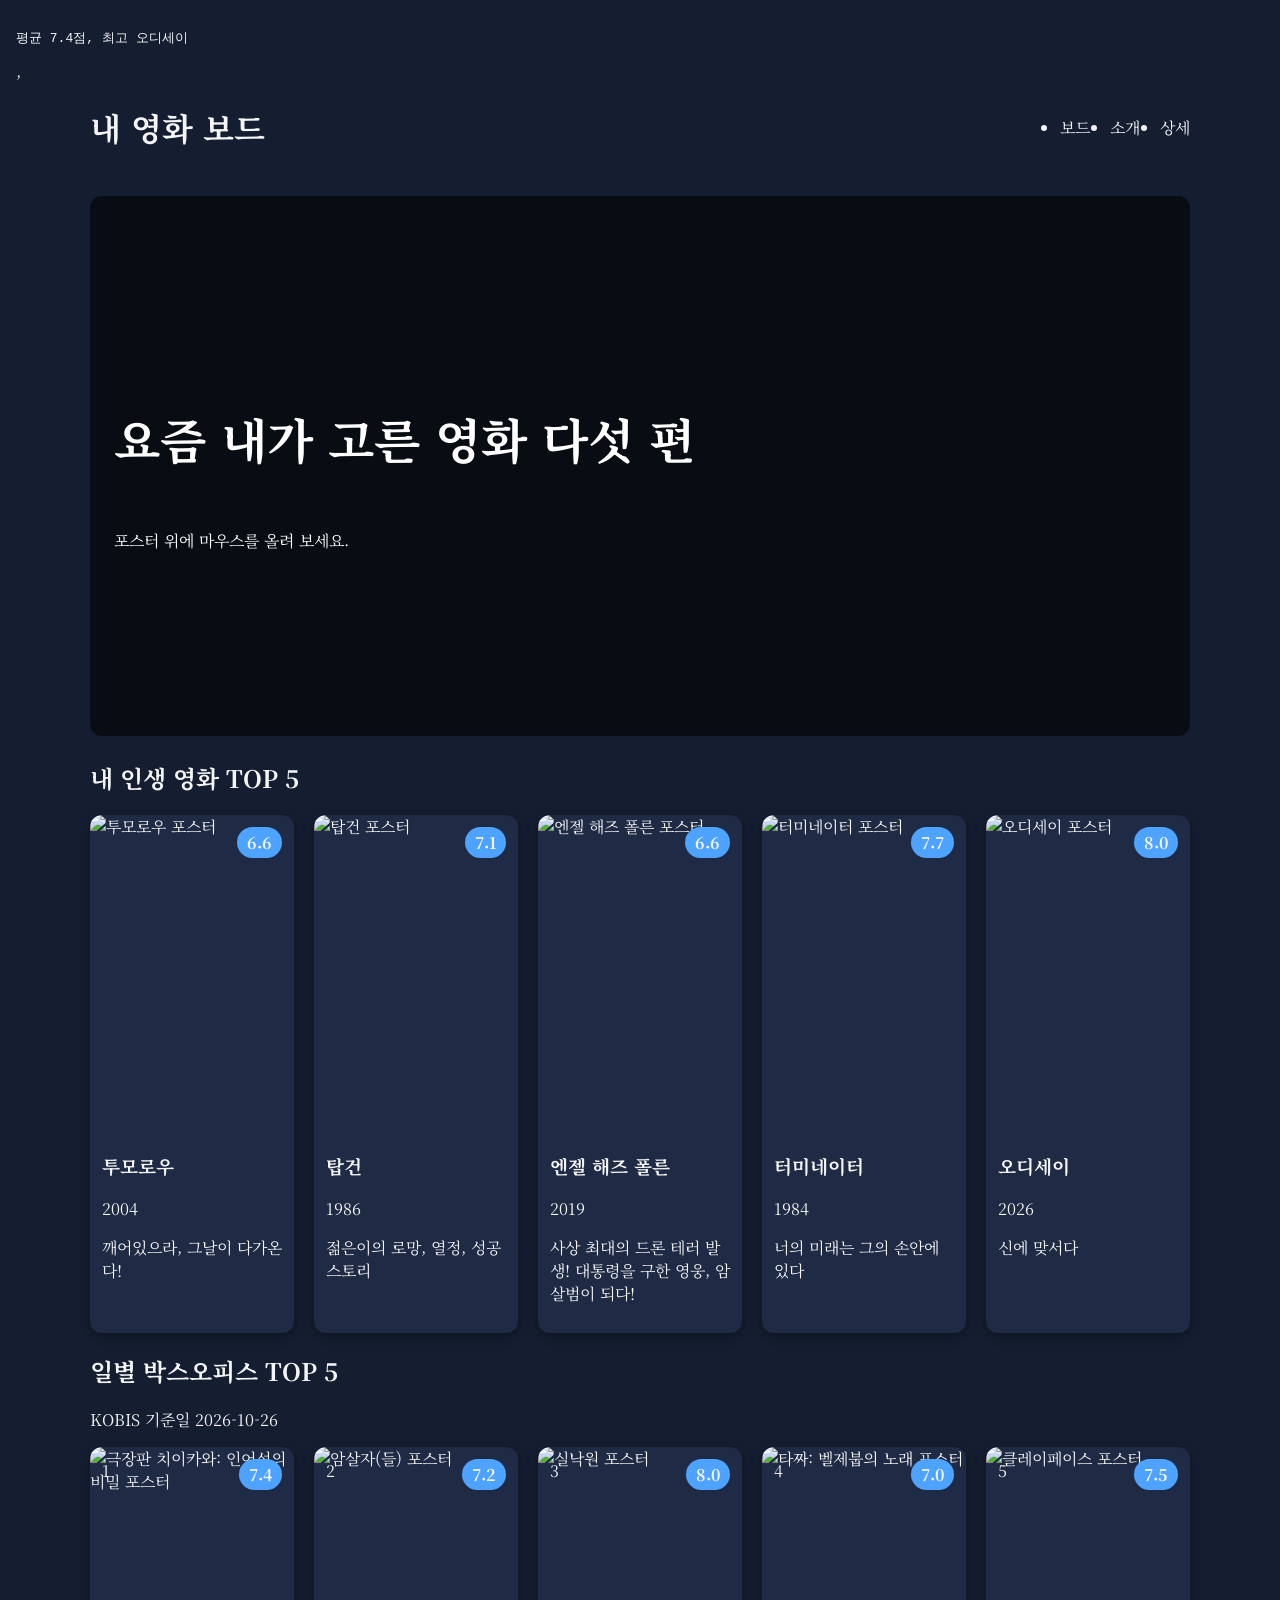
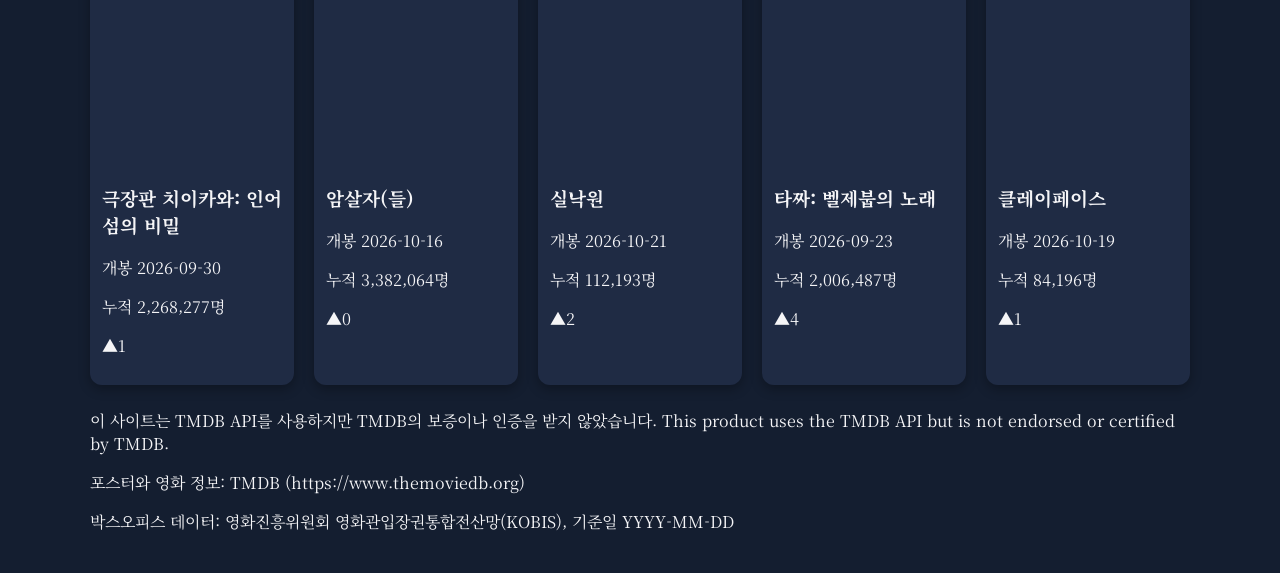
==== index.html @ ea03c92b "지난주 코드 복사" ====
<!DOCTYPE html>
<html lang="ko">
<head>
    <pre id="out"></pre>
    <meta charset="UTF-8">
    <meta name="viewport" content="width=device-width, initial-scale=1.0">
    <title>이재석:: 영화보드</title>
    <link rel="preconnect" href="https://fonts.googleapis.com">
    <script src="data.js"></script>, <script src="app.js"></script>
<link rel="preconnect" href="https://fonts.gstatic.com" crossorigin>
<link href="https://fonts.googleapis.com/css2?family=Noto+Serif+KR:wght@200..900&display=swap" rel="stylesheet">
    <!-- 구글 폰트<link> 
     <link rel="preconnect" href="https://fonts.googleapis.com">
<link rel="preconnect" href="https://fonts.gstatic.com" crossorigin>
<link href="https://fonts.googleapis.com/css2?family=Hi+Melody&family=Noto+Sans+KR:wght@100..900&family=Roboto:ital,wght@0,100..900;1,100..900&display=swap" rel="stylesheet">
<link rel="preconnect" href="https://fonts.googleapis.com">
<link rel="preconnect" href="https://fonts.gstatic.com" crossorigin>
<link href="https://fonts.googleapis.com/css2?family=Hi+Melody&family=Noto+Sans+KR:wght@100..900&family=Noto+Serif+KR:wght@200..900&family=Roboto:ital,wght@0,100..900;1,100..900&display=swap" rel="stylesheet">
-->
    <link rel="stylesheet" href="./style.css">
</head>
<body>
    <header class="top">
 <h1>내 영화 보드</h1>
 <nav>
 <ul>
 <li><a href="#board">보드</a></li>
 <li><a href="#about">소개</a></li>
 <li><a href="detail.html">상세</a></li>
 </ul>
 </nav>
 </header>
 <section class="hero">
 <h2>요즘 내가 고른 영화 다섯 편</h2>
 <p>포스터 위에 마우스를 올려 보세요.</p>
 </section>
    <main>
        <section class = "mine" id="mine">
            <h2> 내 인생 영화 TOP 5</h2>
            <div class="board">
                <article class="card">
                    <img class="poster" alt="투모로우 포스터" src="https://www.themoviedb.org/t/p/w600_and_h900_face/96W0h7WdHacyarELRPkLXBnQckk.jpg">
                    <span class = "badge">6.6</span>
                    <div class="info">
                        <h3> 투모로우</h3>
                        <p class="year"> 2004</p>
                        <p class="overview"> 깨어있으라, 그날이 다가온다!</p>
                    </div>
                </article>
                <article class="card">
                    <img class="poster" alt="탑건 포스터" src="https://media.themoviedb.org/t/p/w300_and_h450_face/oqn0k8FbQ5mKXk5WbtKrvHwV5yV.jpg">
                    <span class = "badge">7.1</span>
                    <div class="info">
                        <h3> 탑건</h3>
                        <p class="year"> 1986</p>
                        <p class="overview"> 젊은이의 로망, 열정, 성공 스토리</p>
                    </div>
                </article>
                <article class="card">
                    <img class="poster" alt="엔젤 해즈 폴른 포스터" src="https://media.themoviedb.org/t/p/w300_and_h450_face/ymL9GQZ3k2vEPL5ih4JigxX82kt.jpg">
                    <span class = "badge">6.6</span>
                    <div class="info">
                        <h3> 엔젤 해즈 폴른</h3>
                        <p class="year"> 2019</p>
                        <p class="overview"> 사상 최대의 드론 테러 발생! 대통령을 구한 영웅, 암살범이 되다!</p>
                    </div>
                </article>
                <article class="card">
                    <img class="poster" alt="터미네이터 포스터" src="https://media.themoviedb.org/t/p/w300_and_h450_face/y6FmrimVoBBKsERc08VyVP1NyNs.jpg">
                    <span class = "badge">7.7</span>
                    <div class="info">
                        <h3> 터미네이터</h3>
                        <p class="year"> 1984</p>
                        <p class="overview"> 너의 미래는 그의 손안에 있다</p>
                    </div>
                </article>
                <article class="card">
                    <img class="poster" alt="오디세이 포스터" src="https://media.themoviedb.org/t/p/w300_and_h450_face/8ze9OcVuFiy94s6FFPvsn4oC2e1.jpg">
                    <span class = "badge">8.0</span>
                    <div class="info">
                        <h3> 오디세이</h3>
                        <p class="year"> 2026</p>
                        <p class="overview"> 신에 맞서다</p>
                    </div>
                </article> 
            </div>
        </section>
    <section id="boxoffice">
        <h2>일별 박스오피스 TOP 5</h2>
        <p class="basis">KOBIS 기준일 2026-10-26</p>
        <div class="board">
            <article class="card">
                <img class="poster" src="https://media.themoviedb.org/t/p/w600_and_h900_face/5TMyytCI5Pfc9c1eNsljiCdiB05.jpg" alt="극장판 치이카와: 인어섬의 비밀 포스터">
                <span class="rank">1</span>
                <span class="badge">7.4</span>
                <div class="info">
                <h3>극장판 치이카와: 인어섬의 비밀</h3>
                <p class="year">개봉 2026-09-30</p>
                <p class="audience">누적 2,268,277명</p>
                <p class="change up">1</p>
                </div>
            </article>
            <article class="card">
                <img class="poster" src="https://media.themoviedb.org/t/p/w600_and_h900_face/c55ijsOdntj6P25vDwHLdgsBpmV.jpg" alt="암살자(들) 포스터">
                <span class="rank">2</span>
                <span class="badge">7.2</span>
                <div class="info">
                <h3>암살자(들)</h3>
                <p class="year">개봉 2026-10-16</p>
                <p class="audience">누적 3,382,064명</p>
                <p class="change up">0</p>
                </div>
            </article>
            <article class="card">
                <img class="poster" src="https://media.themoviedb.org/t/p/w600_and_h900_face/wkm9BQLok7U2KihcCspCa663Qse.jpg" alt="실낙원 포스터">
                <span class="rank">3</span>
                <span class="badge">8.0</span>
                <div class="info">
                <h3>실낙원</h3>
                <p class="year">개봉 2026-10-21</p>
                <p class="audience">누적 112,193명</p>
                <p class="change up">2</p>
                </div>
            </article>
            <article class="card">
                <img class="poster" src="https://media.themoviedb.org/t/p/w600_and_h900_face/ueigb5zra1tj6FTK9yhh2P33P9B.jpg" alt="타짜: 벨제붑의 노래 포스터">
                <span class="rank">4</span>
                <span class="badge">7.0</span>
                <div class="info">
                <h3>타짜: 벨제붑의 노래</h3>
                <p class="year">개봉 2026-09-23</p>
                <p class="audience">누적 2,006,487명</p>
                <p class="change up">4</p>
                </div>
            </article>
            <article class="card">
                <img class="poster" src="https://media.themoviedb.org/t/p/w600_and_h900_face/LSGpoSAlitss0KOvVakkeUToZo.jpg" alt="클레이페이스 포스터">
                <span class="rank">5</span>
                <span class="badge">7.5</span>
                <div class="info">
                <h3>클레이페이스</h3>
                <p class="year">개봉 2026-10-19</p>
                <p class="audience">누적 84,196명</p>
                <p class="change up">1</p>  
                </div>
            </article>
        </div>
    </section>
    </main>
    <footer>
        <p>이 사이트는 TMDB API를 사용하지만 TMDB의 보증이나 인증을 받지 않았습니다.
        This product uses the TMDB API but is not endorsed or certified by TMDB.</p>
        <p>포스터와 영화 정보: TMDB (https://www.themoviedb.org)</p>
        <p>박스오피스 데이터: 영화진흥위원회 영화관입장권통합전산망(KOBIS), 기준일 YYYY-MM-DD</p>
    </footer>
</body>
</html>
---- style.css ----
h1 {
    color: black;
}
body {
    background: var(--bg); min-height: 100vh; box-sizing:border-box; margin: 0;color: var(--text); padding: 16px;  font-family: "Noto Serif KR", sans-serif;
}
.card{
     color: var(--text); transition: transform 0.3s, box-shadow 0.3s; position:relative; border-radius:12px; overflow:hidden; box-shadow:0 4px 12px rgba(0,0,0,0.3); background: var(--surface);
}
.info { padding: 12px; }
.poster {
    width:100%; display: block; aspect-ratio:2 / 3; object-fit: cover;
}
.badge {
    position: absolute; top: 12px; right: 12px; background: var(--accent); color: var(--text); padding: 4px 10px; border-radius: 999px; font-weight:bold;
}
.card:hover {
    transform: translateY(-8px); box-shadow: 0 12px 32px rgb(255, 255, 0);
}
h1,footer {
    color: var(--text);
}
.top { display: flex; justify-content: space-between; align-items: center; }
nav ul { flex-direction: column; display: flex; gap: 8px; liststyle: none; margin: 0; padding: 0; }
nav a { color: var(--text); text-decoration: none; }

.board { display: grid; gap: var(--gap); grid-template-columns: repeat(auto-fit, minmax(200px, 1fr)); gap: 20px; }

.detail { display: grid; grid-template-columns: 1fr; gap: var(--gap); }
.detail-page {background-image: linear-gradient(rgba(0, 0, 0, 0.75), rgba(0, 0, 0, 0.75)),
url("https://image.tmdb.org/t/p/w1280//5TMyytCI5Pfc9c1eNsljiCdiB05_backdrop_path"); background-size: cover; min-height:
100vh;}

.hero {background-image: linear-gradient(rgba(0,0,0,0.6), rgba(0,0,0,0.6)),
url("https://media.themoviedb.org/t/p/w300_and_h450_face/8ze9OcVuFiy94s6FFPvsn4oC2e1.jpg"); background-size: cover; background-position: center; min-height: 40vh; padding: 24px; box-sizing:
border-box; color: #fff; border-radius: 12px; display: flex; flex-direction: column; justify-content: center;}
main, .top, .hero, footer { max-width: 1100px; margin: 0 auto 24px; } 
@media (min-width: 600px) { nav ul { flex-direction: row; gap: 20px; } .detail { grid-template-columns: 1fr 2fr; } .detail img { width: 100%; } }
@media (min-width: 1024px) { .hero { min-height: 60vh; } .hero h2 { font-size: 3rem; } }
:root {
 --bg: #141e30;
 --surface: #1f2b44;
 --text: #f5f5f7;
 --accent: #4da3ff;
 --warn: #ff5a5f;
 --font-title: "Black Han Sans", sans-serif;
 --font-body: "Noto Sans KR", sans-serif;
 --gap: 20px;
}

.rank {position: absolute; top: 12px; left: 12px;}
.change.up::before { content: "▲"; }
.change.down::before { content: "▼"; }
.change.new::before { content: "NEW"; }
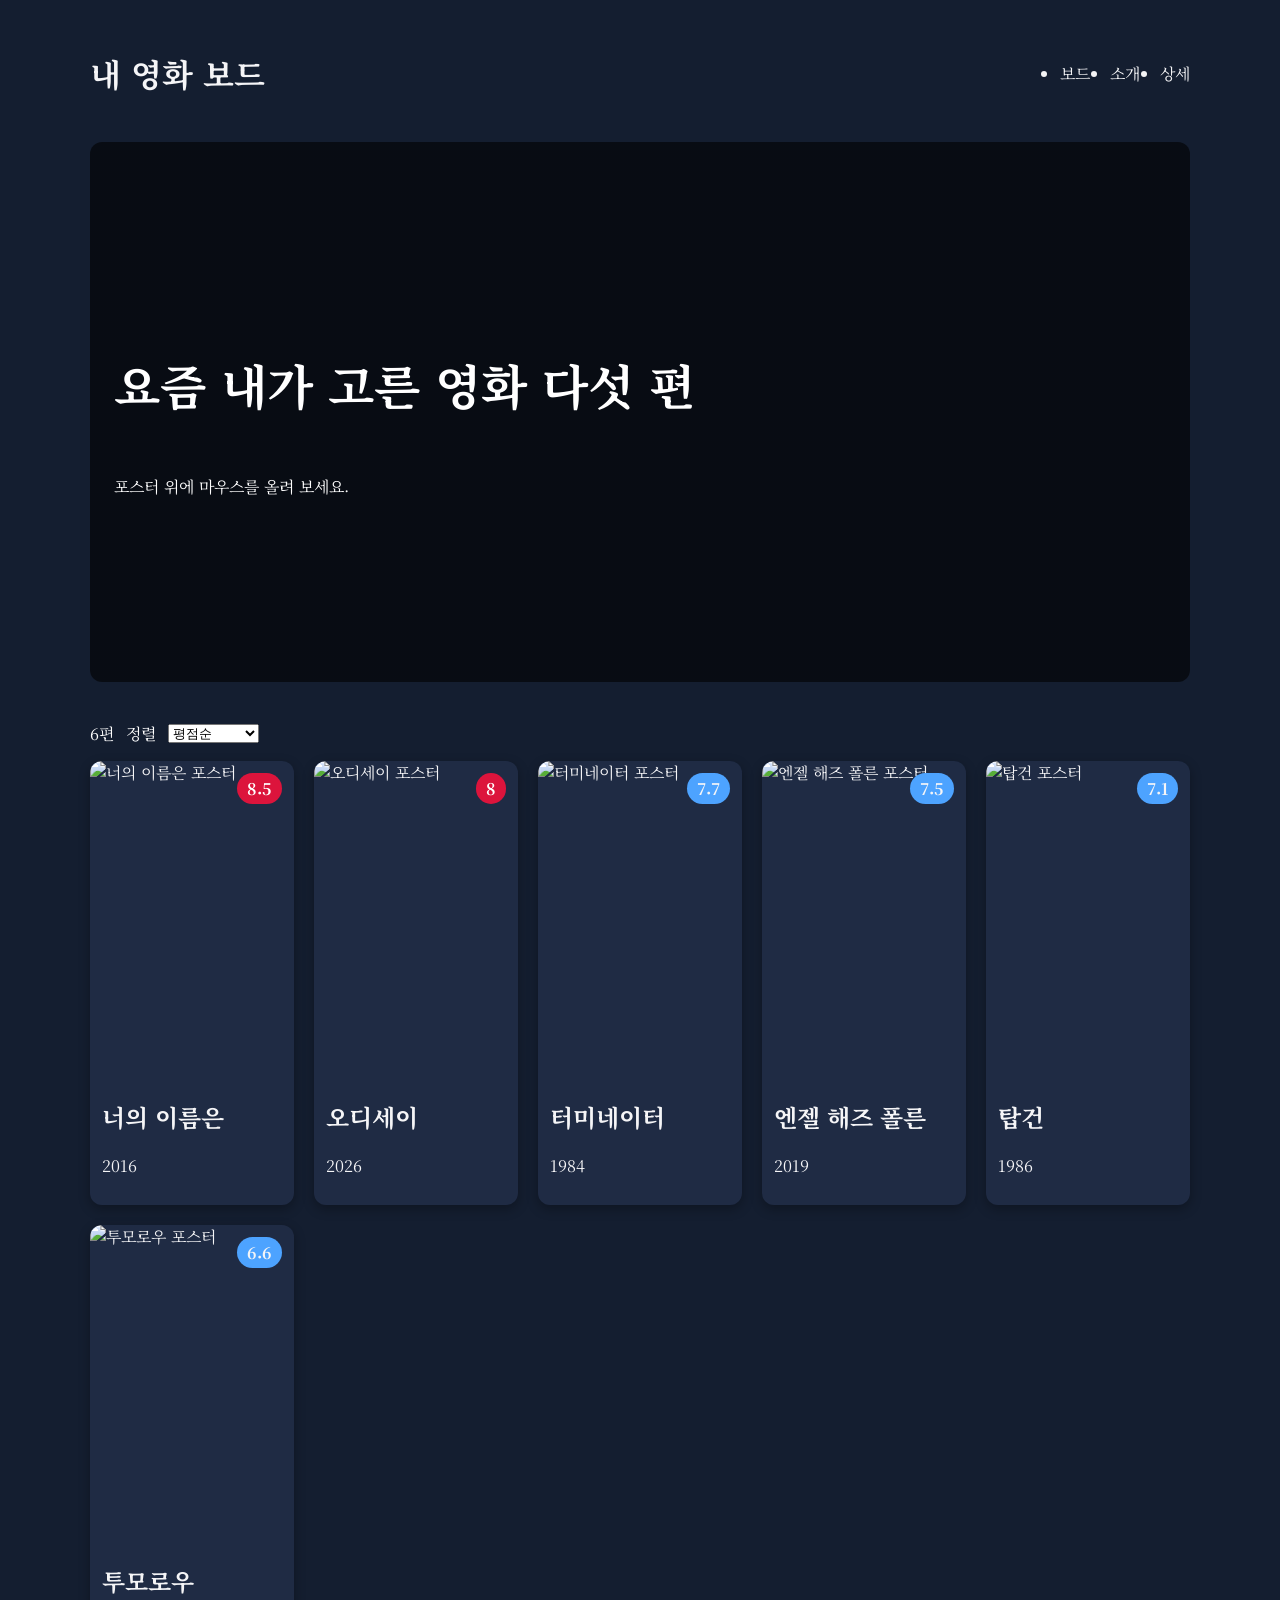
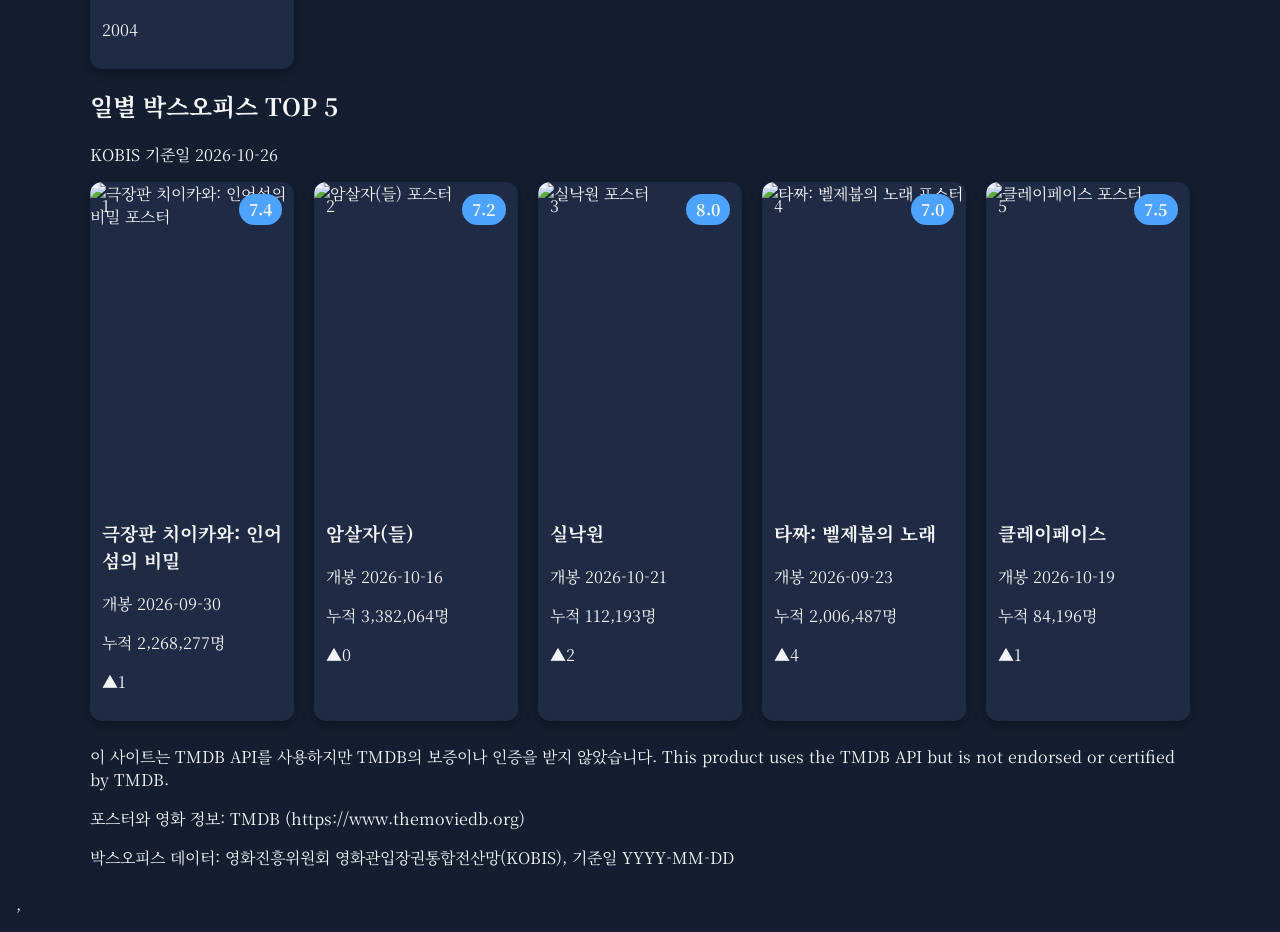
==== commit 48635d2e: "완성" ====
--- a/index.html
+++ b/index.html
@@ -1,12 +1,10 @@
 <!DOCTYPE html>
 <html lang="ko">
 <head>
-    <pre id="out"></pre>
     <meta charset="UTF-8">
     <meta name="viewport" content="width=device-width, initial-scale=1.0">
     <title>이재석:: 영화보드</title>
     <link rel="preconnect" href="https://fonts.googleapis.com">
-    <script src="data.js"></script>, <script src="app.js"></script>
 <link rel="preconnect" href="https://fonts.gstatic.com" crossorigin>
 <link href="https://fonts.googleapis.com/css2?family=Noto+Serif+KR:wght@200..900&display=swap" rel="stylesheet">
     <!-- 구글 폰트<link> 
@@ -18,6 +16,7 @@
 <link href="https://fonts.googleapis.com/css2?family=Hi+Melody&family=Noto+Sans+KR:wght@100..900&family=Noto+Serif+KR:wght@200..900&family=Roboto:ital,wght@0,100..900;1,100..900&display=swap" rel="stylesheet">
 -->
     <link rel="stylesheet" href="./style.css">
+    <pre id="out"></pre>
 </head>
 <body>
     <header class="top">
@@ -35,54 +34,23 @@
  <p>포스터 위에 마우스를 올려 보세요.</p>
  </section>
     <main>
-        <section class = "mine" id="mine">
+
+        <!-- index.html : <section class="board" id="board"> 바로 위에 -->
+        <div class="toolbar">
+            <p id="count"></p>
+            <label for="sort">정렬</label>
+            <select id="sort" onchange="applySort()">
+                <option value="rating">평점순</option>
+                <option value="year">최신 개봉순</option>
+                <option value="title">제목순</option>
+            </select>
+
+        </div>
+        <section class = "board" id="mine">
             <h2> 내 인생 영화 TOP 5</h2>
-            <div class="board">
-                <article class="card">
-                    <img class="poster" alt="투모로우 포스터" src="https://www.themoviedb.org/t/p/w600_and_h900_face/96W0h7WdHacyarELRPkLXBnQckk.jpg">
-                    <span class = "badge">6.6</span>
-                    <div class="info">
-                        <h3> 투모로우</h3>
-                        <p class="year"> 2004</p>
-                        <p class="overview"> 깨어있으라, 그날이 다가온다!</p>
-                    </div>
-                </article>
-                <article class="card">
-                    <img class="poster" alt="탑건 포스터" src="https://media.themoviedb.org/t/p/w300_and_h450_face/oqn0k8FbQ5mKXk5WbtKrvHwV5yV.jpg">
-                    <span class = "badge">7.1</span>
-                    <div class="info">
-                        <h3> 탑건</h3>
-                        <p class="year"> 1986</p>
-                        <p class="overview"> 젊은이의 로망, 열정, 성공 스토리</p>
-                    </div>
-                </article>
-                <article class="card">
-                    <img class="poster" alt="엔젤 해즈 폴른 포스터" src="https://media.themoviedb.org/t/p/w300_and_h450_face/ymL9GQZ3k2vEPL5ih4JigxX82kt.jpg">
-                    <span class = "badge">6.6</span>
-                    <div class="info">
-                        <h3> 엔젤 해즈 폴른</h3>
-                        <p class="year"> 2019</p>
-                        <p class="overview"> 사상 최대의 드론 테러 발생! 대통령을 구한 영웅, 암살범이 되다!</p>
-                    </div>
-                </article>
-                <article class="card">
-                    <img class="poster" alt="터미네이터 포스터" src="https://media.themoviedb.org/t/p/w300_and_h450_face/y6FmrimVoBBKsERc08VyVP1NyNs.jpg">
-                    <span class = "badge">7.7</span>
-                    <div class="info">
-                        <h3> 터미네이터</h3>
-                        <p class="year"> 1984</p>
-                        <p class="overview"> 너의 미래는 그의 손안에 있다</p>
-                    </div>
-                </article>
-                <article class="card">
-                    <img class="poster" alt="오디세이 포스터" src="https://media.themoviedb.org/t/p/w300_and_h450_face/8ze9OcVuFiy94s6FFPvsn4oC2e1.jpg">
-                    <span class = "badge">8.0</span>
-                    <div class="info">
-                        <h3> 오디세이</h3>
-                        <p class="year"> 2026</p>
-                        <p class="overview"> 신에 맞서다</p>
-                    </div>
-                </article> 
+            <div class="board" id="board">
+
+                 
             </div>
         </section>
     <section id="boxoffice">
@@ -153,5 +121,6 @@
         <p>포스터와 영화 정보: TMDB (https://www.themoviedb.org)</p>
         <p>박스오피스 데이터: 영화진흥위원회 영화관입장권통합전산망(KOBIS), 기준일 YYYY-MM-DD</p>
     </footer>
+    <script src="data.js"></script>, <script src="app.js"></script>
 </body>
 </html>
--- a/style.css
+++ b/style.css
@@ -54,4 +54,7 @@
 .rank {position: absolute; top: 12px; left: 12px;}
 .change.up::before { content: "▲"; }
 .change.down::before { content: "▼"; }
-.change.new::before { content: "NEW"; }+.change.new::before { content: "NEW"; }
+
+.card.hot .badge { background: crimson; color: #fff; }
+.toolbar { display: flex; align-items: center; gap: 12px; color: #fff; }
